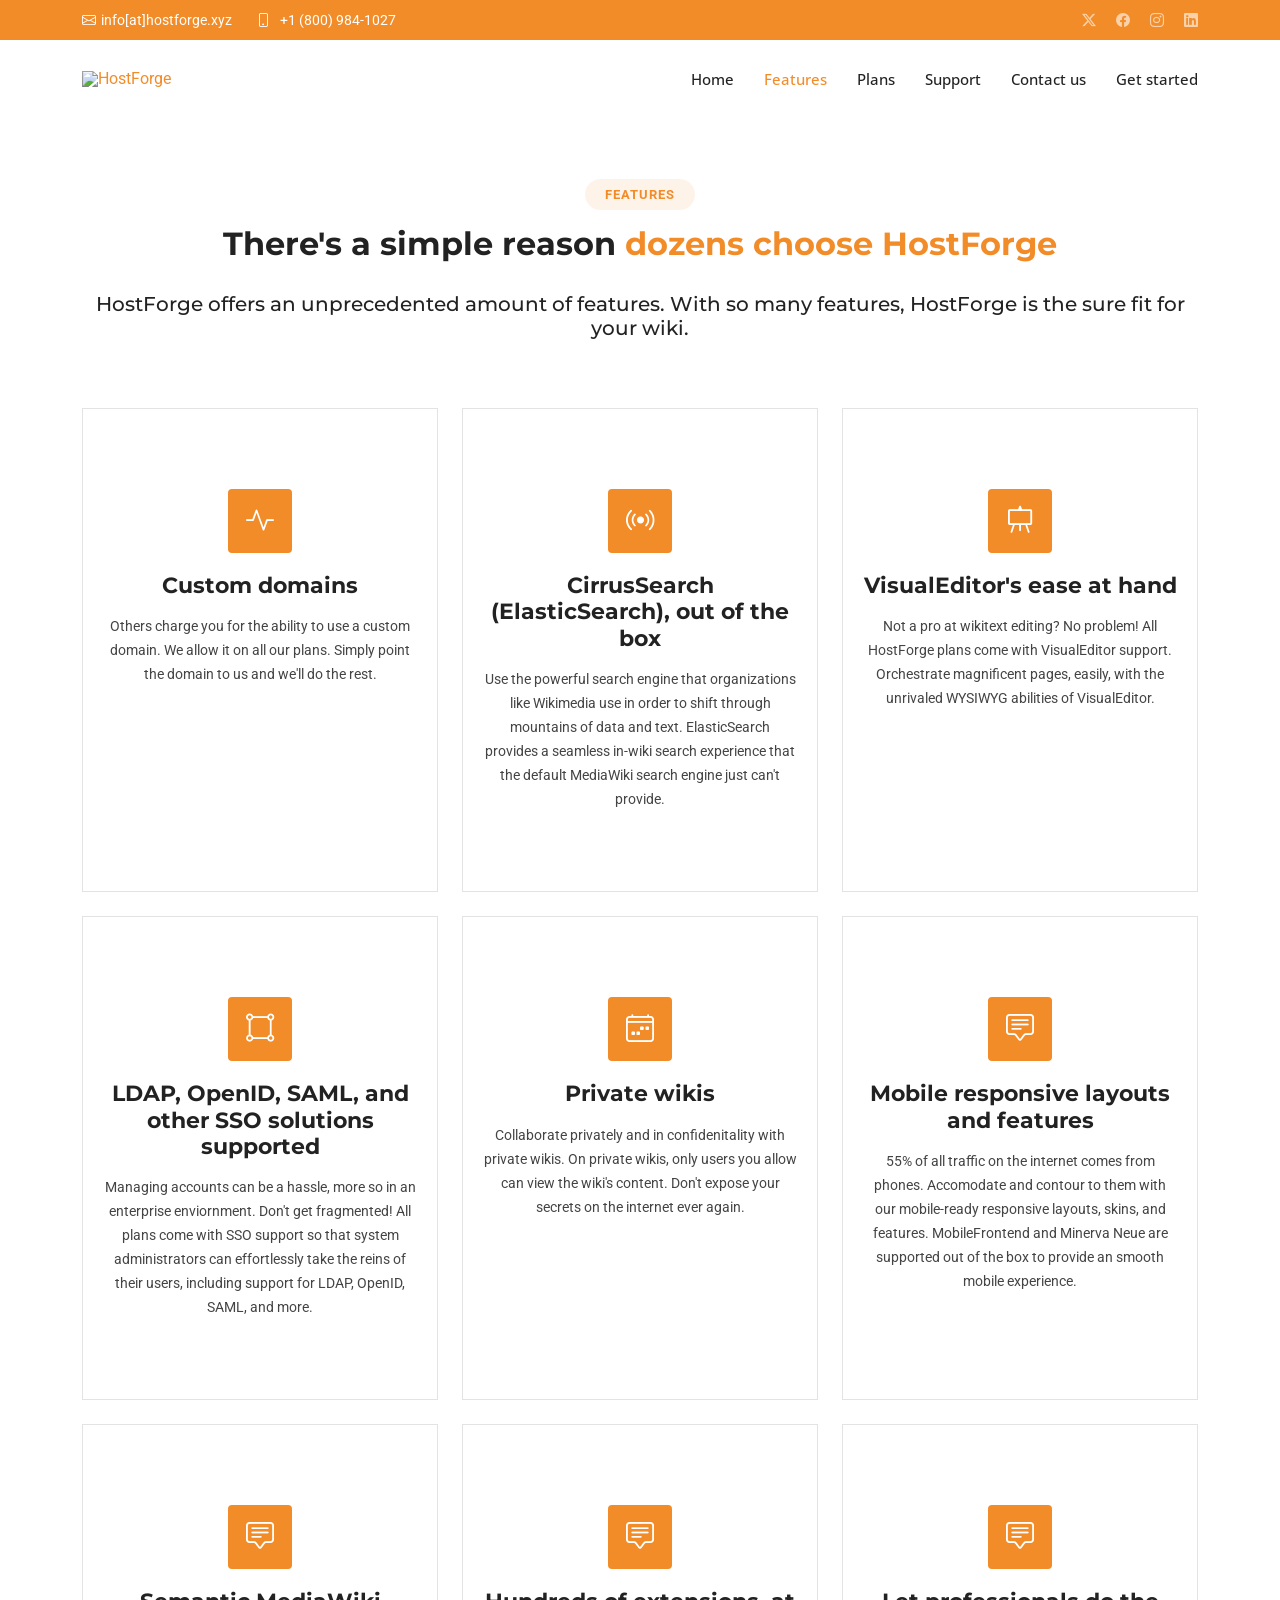
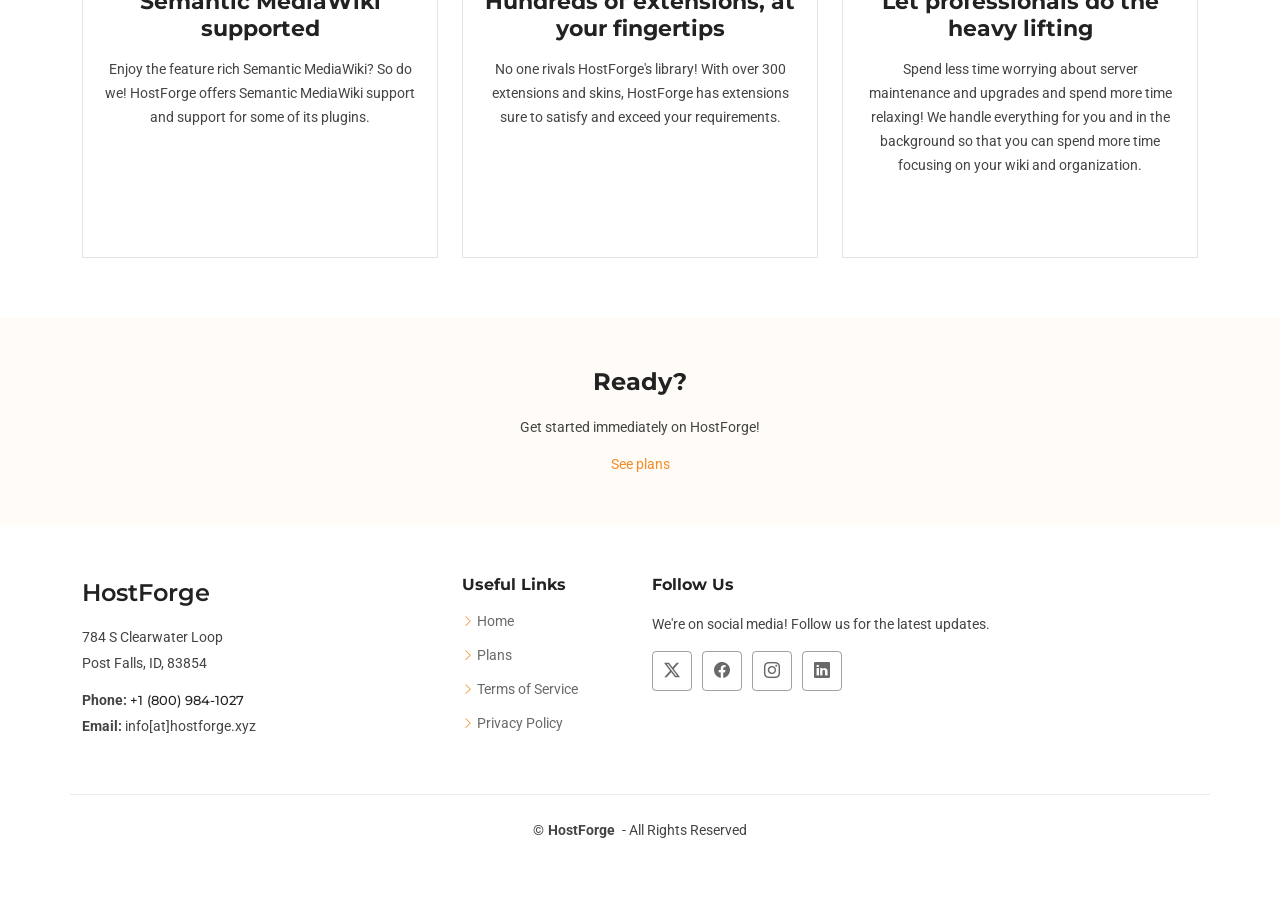
==== features.html @ 77bf43d5 "Initial commit" ====
<!DOCTYPE html>
<html lang="en">

<head>
  <meta charset="utf-8" />
  <title>Plans and pricing | HostForge</title>
  <meta name="viewport" content="width=device-width, initial-scale=1" />
  <meta name="keywords" content="wiki, wikis, HostForge, wiki hosting, premium, knowledge-sharing, collaboration, platform, wiki farm, create, manage, ease, hosting, MediaWiki, customization, team collaboration, organization, sharing knowledge, features, intuitive interface, customize, managing, extensions, skins, personalized wiki, reliable hosting, hosting platform, wiki journey, pricing, features, unleash power, ultimate, premium wiki hosting, ultimate premium wiki hosting platform, join, path to knowledge, forge a path, personal projects, customize your wiki, unique needs, seamlessly, intuitive, interface, effortless management, hassle-free, tools, management, collaborating, content, hosting, streamline, team's full potential, unlock potential, streamline knowledge-sharing, info, contact, Facebook, Twitter, Mastodon, social media" />
  <meta name="description" content="Create, manage, and collaborate with ease on wikis, powered by HostForge – the ultimate wiki farm for all your knowledge-sharing needs. Try our premium wiki hosting today." />
  <meta name="twitter:description" content="Create, manage, and collaborate with ease on wikis, powered by HostForge – the ultimate wiki farm for all your knowledge-sharing needs. Try our premium wiki hosting today." />
  <meta property="og:description" content="Create, manage, and collaborate with ease on wikis, powered by HostForge – the ultimate wiki farm for all your knowledge-sharing needs. Try our premium wiki hosting today." />
  <meta property="og:type" content="website" />
  <meta property="og:title" content="HostForge - The Ultimate Premium Wiki Hosting Platform" />
  <meta property="og:site_name" content="HostForge" />
  <meta property="og:url" content="https://hostforge.xyz/features.html" />
  <meta property="og:locale" content="en_US" />
  <meta name="twitter:card" content="summary" />
  <meta name="twitter:title" content="HostForge - The Ultimate Premium Wiki Hosting Platform" />
  <meta name="twitter:site" content="@HostForge" />
  <meta name="mobile-web-app-capable" content="yes" />
  <meta name="apple-mobile-web-app-capable" content="yes" />
  <meta name="application-name" content="HostForge" />
  <meta name="apple-mobile-web-app-title" content="HostForge" />
  <meta name="google-site-verification" content="zuCshxLAUZX0PrAhreXgT47Cil44JkugODX6rGU1Dq0" />
  <link rel="manifest" href="/manifest.json" />
  <link rel="license" href="https://creativecommons.org/licenses/by-sa/4.0/" />
  <link rel="canonical" href="https://hostforge.xyz/features.html" />
  <link rel="icon" type="image/x-icon" href="/favicon.ico" />
  <link rel="apple-touch-icon" href="/apple-touch-icon.png" />
  <script type="application/ld+json">[{"@context":"https:\/\/schema.org","@type":"WebPage","headline":"HostForge","url":"/","thumbnailUrl":"","dateCreated":"","creator":[],"keywords":[]}]</script>

  <!-- Fonts -->
  <link href="https://fonts.googleapis.com" rel="preconnect">
  <link href="https://fonts.gstatic.com" rel="preconnect" crossorigin>
  <link href="https://fonts.googleapis.com/css2?family=Roboto:ital,wght@0,100;0,300;0,400;0,500;0,700;0,900;1,100;1,300;1,400;1,500;1,700;1,900&family=Open+Sans:ital,wght@0,300;0,400;0,500;0,600;0,700;0,800;1,300;1,400;1,500;1,600;1,700;1,800&family=Montserrat:ital,wght@0,100;0,200;0,300;0,400;0,500;0,600;0,700;0,800;0,900;1,100;1,200;1,300;1,400;1,500;1,600;1,700;1,800;1,900&display=swap" rel="stylesheet">

  <!-- Vendor CSS Files -->
  <link href="https://cdn.jsdelivr.net/npm/bootstrap@5.3.3/dist/css/bootstrap.min.css" rel="stylesheet">
  <link href="https://cdn.jsdelivr.net/npm/bootstrap-icons@1.11.3/font/bootstrap-icons.css" rel="stylesheet">
  <link href="assets/vendor/glightbox/css/glightbox.min.css" rel="stylesheet">
  <link href="assets/vendor/swiper/swiper-bundle.min.css" rel="stylesheet">

  <!-- Main CSS File -->
  <link href="assets/css/main.css" rel="stylesheet">
</head>

<body class="index-page">

  <header id="header" class="header sticky-top">

    <div class="topbar d-flex align-items-center">
      <div class="container d-flex justify-content-center justify-content-md-between">
        <div class="contact-info d-flex align-items-center">
          <i class="bi bi-envelope d-flex align-items-center"><a href="mailto:info@hostforge.xyz">info[at]hostforge.xyz</a></i>
          <i class="bi bi-phone d-flex align-items-center ms-4"><a href="tel:8009841027"><span>+1 (800) 984-1027</span></a></i>
        </div>
        <div class="social-links d-none d-md-flex align-items-center">
          <a href="https://x.com/HostForge" class="twitter"><i class="bi bi-twitter-x"></i></a>
          <a href="#" class="facebook"><i class="bi bi-facebook"></i></a>
          <a href="#" class="instagram"><i class="bi bi-instagram"></i></a>
          <a href="#" class="linkedin"><i class="bi bi-linkedin"></i></a>
        </div>
      </div>
    </div><!-- End Top Bar -->

    <div class="branding d-flex align-items-cente">

      <div class="container position-relative d-flex align-items-center justify-content-between">
        <a href="index.html" class="logo d-flex align-items-center">
          <img src="assets/img/HostForge_Wordmark.webp" alt="HostForge">
          <!-- <h1 class="sitename">HostForge</h1> -->
        </a>

        <nav id="navmenu" class="navmenu">
          <ul>
            <li><a href="/">Home</a></li>
            <li><a href="" class="active">Features</a></li>
            <li><a href="plans.html">Plans</a></li>
            <li><a href="https://my.hostforge.xyz/contact.php">Support</a></li>
            <li><a href="https://my.hostforge.xyz/contact.php">Contact us</a></li>
            <!-- <li class="dropdown"><a href="#"><span>Dropdown</span> <i class="bi bi-chevron-down toggle-dropdown"></i></a>
              <ul>
                <li><a href="#">Dropdown 1</a></li>
                <li class="dropdown"><a href="#"><span>Deep Dropdown</span> <i class="bi bi-chevron-down toggle-dropdown"></i></a>
                  <ul>
                    <li><a href="#">Deep Dropdown 1</a></li>
                    <li><a href="#">Deep Dropdown 2</a></li>
                    <li><a href="#">Deep Dropdown 3</a></li>
                    <li><a href="#">Deep Dropdown 4</a></li>
                    <li><a href="#">Deep Dropdown 5</a></li>
                  </ul>
                </li>
                <li><a href="#">Dropdown 2</a></li>
                <li><a href="#">Dropdown 3</a></li>
                <li><a href="#">Dropdown 4</a></li>
              </ul>
            </li> -->
            <li><a href="plans.html">Get started</a></li>
          </ul>
          <i class="mobile-nav-toggle d-xl-none bi bi-list"></i>
        </nav>

      </div>

    </div>

  </header>

  <main class="main">
    <!-- Services Section -->
    <section id="services" class="services section">

        <!-- Section Title -->
        <div class="container section-title"">
          <h2>Features</h2>
          <p><span>There's a simple reason</span> <span class="description-title">dozens choose HostForge</span></p>
          <br />
          <h5>HostForge offers an unprecedented amount of features. With so many features, HostForge is the sure fit for your wiki.</h5>
        </div><!-- End Section Title -->
  
        <div class="container">
  
          <div class="row gy-4">
  
            <div class="col-lg-4 col-md-6" >
              <div class="service-item position-relative">
                <div class="icon">
                  <i class="bi bi-activity"></i>
                </div>
                <a class="stretched-link">
                  <h3>Custom domains</h3>
                </a>
                <p>Others charge you for the ability to use a custom domain. We allow it on all our plans. Simply point the domain to us and we'll do the rest.</p>
              </div>
            </div><!-- End Service Item -->
  
            <div class="col-lg-4 col-md-6"" data-aos-delay="200">
              <div class="service-item position-relative">
                <div class="icon">
                  <i class="bi bi-broadcast"></i>
                </div>
                <a class="stretched-link">
                  <h3>CirrusSearch (ElasticSearch), out of the box</h3>
                </a>
                <p>Use the powerful search engine that organizations like Wikimedia use in order to shift through mountains of data and text. ElasticSearch provides a seamless in-wiki search experience that the default MediaWiki search engine just can't provide.</p>
              </div>
            </div><!-- End Service Item -->
  
            <div class="col-lg-4 col-md-6"" data-aos-delay="300">
              <div class="service-item position-relative">
                <div class="icon">
                  <i class="bi bi-easel"></i>
                </div>
                <a class="stretched-link">
                  <h3>VisualEditor's ease at hand</h3>
                </a>
                <p>Not a pro at wikitext editing? No problem! All HostForge plans come with VisualEditor support. Orchestrate magnificent pages, easily, with the unrivaled WYSIWYG abilities of VisualEditor.</p>
              </div>
            </div><!-- End Service Item -->
  
            <div class="col-lg-4 col-md-6"" data-aos-delay="400">
              <div class="service-item position-relative">
                <div class="icon">
                  <i class="bi bi-bounding-box-circles"></i>
                </div>
                <a class="stretched-link">
                  <h3>LDAP, OpenID, SAML, and other SSO solutions supported</h3>
                </a>
                <p>Managing accounts can be a hassle, more so in an enterprise enviornment. Don't get fragmented! All plans come with SSO support so that system administrators can effortlessly take the reins of their users, including support for LDAP, OpenID, SAML, and more.</p>
                <a class="stretched-link"></a>
              </div>
            </div><!-- End Service Item -->
  
            <div class="col-lg-4 col-md-6"" data-aos-delay="500">
              <div class="service-item position-relative">
                <div class="icon">
                  <i class="bi bi-calendar4-week"></i>
                </div>
                <a class="stretched-link">
                  <h3>Private wikis</h3>
                </a>
                <p>Collaborate privately and in confidenitality with private wikis. On private wikis, only users you allow can view the wiki's content. Don't expose your secrets on the internet ever again.</p>
                <a class="stretched-link"></a>
              </div>
            </div><!-- End Service Item -->
  
            <div class="col-lg-4 col-md-6"" data-aos-delay="600">
              <div class="service-item position-relative">
                <div class="icon">
                  <i class="bi bi-chat-square-text"></i>
                </div>
                <a class="stretched-link">
                  <h3>Mobile responsive layouts and features</h3>
                </a>
                <p>55% of all traffic on the internet comes from phones. Accomodate and contour to them with our mobile-ready responsive layouts, skins, and features. MobileFrontend and Minerva Neue are supported out of the box to provide an smooth mobile experience.</p>
                <a class="stretched-link"></a>
              </div>
            </div><!-- End Service Item -->
  
            <div class="col-lg-4 col-md-6"" data-aos-delay="600">
                <div class="service-item position-relative">
                  <div class="icon">
                    <i class="bi bi-chat-square-text"></i>
                  </div>
                  <a class="stretched-link">
                    <h3>Semantic MediaWiki supported</h3>
                  </a>
                  <p>Enjoy the feature rich Semantic MediaWiki? So do we! HostForge offers Semantic MediaWiki support and support for some of its plugins.</p>
                  <a class="stretched-link"></a>
                </div>
            </div><!-- End Service Item -->

            <div class="col-lg-4 col-md-6"" data-aos-delay="600">
                <div class="service-item position-relative">
                  <div class="icon">
                    <i class="bi bi-chat-square-text"></i>
                  </div>
                  <a class="stretched-link">
                    <h3>Hundreds of extensions, at your fingertips</h3>
                  </a>
                  <p>No one rivals HostForge's library! With over 300 extensions and skins, HostForge has extensions sure to satisfy and exceed your requirements.</p>
                  <a class="stretched-link"></a>
                </div>
              </div><!-- End Service Item -->
  
          <div class="col-lg-4 col-md-6"" data-aos-delay="600">
            <div class="service-item position-relative">
              <div class="icon">
                <i class="bi bi-chat-square-text"></i>
              </div>
              <a class="stretched-link">
                <h3>Let professionals do the heavy lifting</h3>
              </a>
              <p>Spend less time worrying about server maintenance and upgrades and spend more time relaxing! We handle everything for you and in the background so that you can spend more time focusing on your wiki and organization.</p>
              <a class="stretched-link"></a>
            </div>
          </div><!-- End Service Item -->

        </div>
  
      </section><!-- /Services Section -->
  
        </div>

  </main>

  <footer id="footer" class="footer">

    <div class="footer-newsletter">
      <div class="container">
        <div class="row justify-content-center text-center">
          <div class="col-lg-6">
            <h4>Ready?</h4>
            <p>Get started immediately on HostForge!</p>
            <a href="plans.html" class="btn-buy">See plans</a>
          </div>
        </div>
      </div>
    </div>

    <div class="container footer-top">
      <div class="row gy-4">
        <div class="col-lg-4 col-md-6 footer-about">
          <a href="index.html" class="d-flex align-items-center">
            <span class="sitename">HostForge</span>
          </a>
          <div class="footer-contact pt-3">
            <p>784 S Clearwater Loop</p>
            <p>Post Falls, ID, 83854</p>
            <p class="mt-3"><strong>Phone:</strong> <a href="tel:8009841027" style="font-size: 13px !important; font-weight: 500 !important;">+1 (800) 984-1027</a></p>
            <p><strong>Email:</strong> <span>info[at]hostforge.xyz</span></p>
          </div>
        </div>

        <div class="col-lg-2 col-md-3 footer-links">
          <h4>Useful Links</h4>
          <ul>
            <li><i class="bi bi-chevron-right"></i> <a href="/">Home</a></li>
            <li><i class="bi bi-chevron-right"></i> <a href="plans.html">Plans</a></li>
            <li><i class="bi bi-chevron-right"></i> <a href="tos.html">Terms of Service</a></li>
            <li><i class="bi bi-chevron-right"></i> <a href="privacy.html">Privacy Policy</a></li>
          </ul>
        </div>

        <!--<div class="col-lg-2 col-md-3 footer-links">
          <h4>Our Services</h4>
          <ul>
            <li><i class="bi bi-chevron-right"></i> <a href="#">1</a></li>
            <li><i class="bi bi-chevron-right"></i> <a href="#">2</a></li>
            <li><i class="bi bi-chevron-right"></i> <a href="#">3</a></li>
            <li><i class="bi bi-chevron-right"></i> <a href="#">4</a></li>
          </ul>
        </div>-->

        <div class="col-lg-4 col-md-12">
          <h4>Follow Us</h4>
          <p>We're on social media! Follow us for the latest updates.</p>
          <div class="social-links d-flex">
            <a href="https://x.com/HostForge"><i class="bi bi-twitter-x"></i></a>
            <a href="https://facebook.com/HostForge"><i class="bi bi-facebook"></i></a>
            <a href=""><i class="bi bi-instagram"></i></a>
            <a href=""><i class="bi bi-linkedin"></i></a>
          </div>
        </div>

      </div>
    </div>

    <div class="container copyright text-center mt-4">
      <p>©<strong class="px-1 sitename">HostForge</strong> - <span>All Rights Reserved</span></p>
    </div>

  </footer>

  <!-- Scroll Top -->
  <a href="#" id="scroll-top" class="scroll-top d-flex align-items-center justify-content-center"><i class="bi bi-arrow-up-short"></i></a>

  <!-- Vendor JS Files -->
  <script src="https://cdn.jsdelivr.net/npm/bootstrap@5.3.3/dist/js/bootstrap.bundle.min.js"></script>
  <script src="assets/vendor/glightbox/js/glightbox.min.js"></script>
  <script src="assets/vendor/waypoints/noframework.waypoints.js"></script>
  <script src="assets/vendor/swiper/swiper-bundle.min.js"></script>
  <script src="assets/vendor/imagesloaded/imagesloaded.pkgd.min.js"></script>
  <script src="assets/vendor/isotope-layout/isotope.pkgd.min.js"></script>

  <!-- Main JS File -->
  <script src="assets/js/main.js"></script>

</body>

</html>
---- assets/css/main.css ----
/**
* Template Name: BizLand
* Template URL: https://bootstrapmade.com/bizland-bootstrap-business-template/
* Updated: Jun 02 2024 with Bootstrap v5.3.3
* Author: BootstrapMade.com
* License: https://bootstrapmade.com/license/
*/

/*--------------------------------------------------------------
# Font & Color Variables
# Help: https://bootstrapmade.com/color-system/
--------------------------------------------------------------*/
/* Fonts */
:root {
  --default-font: "Roboto", system-ui, -apple-system, "Segoe UI", Roboto, "Helvetica Neue", Arial, "Noto Sans", "Liberation Sans", sans-serif, "Apple Color Emoji", "Segoe UI Emoji", "Segoe UI Symbol", "Noto Color Emoji";
  --heading-font: "Montserrat", sans-serif;
  --nav-font: "Open Sans", sans-serif;
}

/* Global Colors */
:root {
  /* Background Color - This color is applied to the background of the entire website as well as individual sections. */
  --background-color: #ffffff;

  /* Default Color - This is the default color used for the majority of the text content. */
  --default-color: #444444;

  /* Heading Color - This color is used for titles, headings and secondary elements. */
  --heading-color: #222222;

  /* Accent Color - This is the main accent color that represents your brand on the website. It's used for buttons, links, and other elements that need to stand out. */
  --accent-color: #F28C28;

  /* Contrast Color - This is a color used for text when the background color is one of the heading, accent, or default colors. Its purpose is to ensure proper contrast and readability when placed over these more dominant colors. */
  --contrast-color: #ffffff;
}

/* Nav Menu Colors */
:root {
  /* Nav Color - This is the default color of the main navmenu links. */
  --nav-color: #222222;

  /* Nav Hover Color - This color is applied to main navmenu links when they are hovered over. */
  --nav-hover-color: #F28C28;

  /* Nav Dropdown Background Color - This color is used as the background for dropdown boxes that appear when hovering over primary navigation items. */
  --nav-dropdown-background-color: #ffffff;

  /* Nav Dropdown Color - This color is used for navigation links of the dropdown items in the navigation menu. */
  --nav-dropdown-color: #222222;

  /* Nav Dropdown Hover Color - Similar to --nav-hover-color, this color is applied to dropdown navigation links when they are hovered over. */
  --nav-dropdown-hover-color: #F28C28;
}

/* Smooth scroll */
:root {
  scroll-behavior: smooth;
}

/*--------------------------------------------------------------
# General
--------------------------------------------------------------*/
body {
  color: var(--default-color);
  background-color: var(--background-color);
  font-family: var(--default-font);
}

a {
  color: var(--accent-color);
  text-decoration: none;
  transition: 0.3s;
}

a:hover {
  color: color-mix(in srgb, var(--accent-color), transparent 25%);
  text-decoration: none;
}

h1,
h2,
h3,
h4,
h5,
h6 {
  color: var(--heading-color);
  font-family: var(--heading-font);
}

/*--------------------------------------------------------------
# Global Header
--------------------------------------------------------------*/
.header {
  color: var(--default-color);
  transition: all 0.5s;
  z-index: 997;
  background-color: var(--background-color);
}

.header .topbar {
  background-color: var(--accent-color);
  height: 40px;
  padding: 0;
  font-size: 14px;
  transition: all 0.5s;
}

.header .topbar .contact-info i {
  font-style: normal;
  color: var(--contrast-color);
}

.header .topbar .contact-info i a,
.header .topbar .contact-info i span {
  padding-left: 5px;
  color: var(--contrast-color);
}

@media (max-width: 575px) {

  .header .topbar .contact-info i a,
  .header .topbar .contact-info i span {
    font-size: 13px;
  }
}

.header .topbar .contact-info i a {
  line-height: 0;
  transition: 0.3s;
}

.header .topbar .contact-info i a:hover {
  color: var(--contrast-color);
  text-decoration: underline;
}

.header .topbar .social-links a {
  color: color-mix(in srgb, var(--contrast-color), transparent 40%);
  line-height: 0;
  transition: 0.3s;
  margin-left: 20px;
}

.header .topbar .social-links a:hover {
  color: var(--contrast-color);
}

.header .branding {
  min-height: 60px;
  padding: 10px 0;
}

.header .logo {
  line-height: 1;
}

.header .logo img {
  max-height: 45px;
  margin-right: 8px;
}

.header .logo h1 {
  font-size: 30px;
  margin: 0;
  font-weight: 600;
  color: var(--heading-color);
}

.header .logo span {
  color: var(--accent-color);
  font-size: 30px;
  font-weight: 700;
}

.scrolled .header {
  box-shadow: 0px 0 18px color-mix(in srgb, var(--default-color), transparent 85%);
}

/*--------------------------------------------------------------
# Navigation Menu
--------------------------------------------------------------*/
/* Navmenu - Desktop */
@media (min-width: 1200px) {
  .navmenu {
    padding: 0;
  }

  .navmenu ul {
    margin: 0;
    padding: 0;
    display: flex;
    list-style: none;
    align-items: center;
  }

  .navmenu li {
    position: relative;
  }

  .navmenu a,
  .navmenu a:focus {
    color: var(--nav-color);
    padding: 18px 15px;
    font-size: 15px;
    font-family: var(--nav-font);
    font-weight: 500;
    display: flex;
    align-items: center;
    justify-content: space-between;
    white-space: nowrap;
    transition: 0.3s;
  }

  .navmenu a i,
  .navmenu a:focus i {
    font-size: 12px;
    line-height: 0;
    margin-left: 5px;
    transition: 0.3s;
  }

  .navmenu li:last-child a {
    padding-right: 0;
  }

  .navmenu li:hover>a,
  .navmenu .active,
  .navmenu .active:focus {
    color: var(--nav-hover-color);
  }

  .navmenu .dropdown ul {
    margin: 0;
    padding: 10px 0;
    background: var(--nav-dropdown-background-color);
    display: block;
    position: absolute;
    visibility: hidden;
    left: 14px;
    top: 130%;
    opacity: 0;
    transition: 0.3s;
    border-radius: 4px;
    z-index: 99;
    box-shadow: 0px 0px 30px color-mix(in srgb, var(--default-color), transparent 85%);
  }

  .navmenu .dropdown ul li {
    min-width: 200px;
  }

  .navmenu .dropdown ul a {
    padding: 10px 20px;
    font-size: 15px;
    text-transform: none;
    color: var(--nav-dropdown-color);
  }

  .navmenu .dropdown ul a i {
    font-size: 12px;
  }

  .navmenu .dropdown ul a:hover,
  .navmenu .dropdown ul .active:hover,
  .navmenu .dropdown ul li:hover>a {
    color: var(--nav-dropdown-hover-color);
  }

  .navmenu .dropdown:hover>ul {
    opacity: 1;
    top: 100%;
    visibility: visible;
  }

  .navmenu .dropdown .dropdown ul {
    top: 0;
    left: -90%;
    visibility: hidden;
  }

  .navmenu .dropdown .dropdown:hover>ul {
    opacity: 1;
    top: 0;
    left: -100%;
    visibility: visible;
  }
}

/* Navmenu - Mobile */
@media (max-width: 1199px) {
  .mobile-nav-toggle {
    color: var(--nav-color);
    font-size: 28px;
    line-height: 0;
    margin-right: 10px;
    cursor: pointer;
    transition: color 0.3s;
  }

  .navmenu {
    padding: 0;
    z-index: 9997;
  }

  .navmenu ul {
    display: none;
    position: absolute;
    inset: 60px 20px 20px 20px;
    padding: 10px 0;
    margin: 0;
    border-radius: 6px;
    background-color: var(--nav-dropdown-background-color);
    overflow-y: auto;
    transition: 0.3s;
    z-index: 9998;
    box-shadow: 0px 0px 30px color-mix(in srgb, var(--default-color), transparent 90%);
  }

  .navmenu a,
  .navmenu a:focus {
    color: var(--nav-dropdown-color);
    padding: 10px 20px;
    font-family: var(--nav-font);
    font-size: 17px;
    font-weight: 500;
    display: flex;
    align-items: center;
    justify-content: space-between;
    white-space: nowrap;
    transition: 0.3s;
  }

  .navmenu a i,
  .navmenu a:focus i {
    font-size: 12px;
    line-height: 0;
    margin-left: 5px;
    width: 30px;
    height: 30px;
    display: flex;
    align-items: center;
    justify-content: center;
    border-radius: 50%;
    transition: 0.3s;
    background-color: color-mix(in srgb, var(--accent-color), transparent 90%);
  }

  .navmenu a i:hover,
  .navmenu a:focus i:hover {
    background-color: var(--accent-color);
    color: var(--contrast-color);
  }

  .navmenu a:hover,
  .navmenu .active,
  .navmenu .active:focus {
    color: var(--nav-dropdown-hover-color);
  }

  .navmenu .active i,
  .navmenu .active:focus i {
    background-color: var(--accent-color);
    color: var(--contrast-color);
    transform: rotate(180deg);
  }

  .navmenu .dropdown ul {
    position: static;
    display: none;
    z-index: 99;
    padding: 10px 0;
    margin: 10px 20px;
    background-color: var(--nav-dropdown-background-color);
    border: 1px solid color-mix(in srgb, var(--default-color), transparent 90%);
    box-shadow: none;
    transition: all 0.5s ease-in-out;
  }

  .navmenu .dropdown ul ul {
    background-color: rgba(33, 37, 41, 0.1);
  }

  .navmenu .dropdown>.dropdown-active {
    display: block;
    background-color: rgba(33, 37, 41, 0.03);
  }

  .mobile-nav-active {
    overflow: hidden;
  }

  .mobile-nav-active .mobile-nav-toggle {
    color: #fff;
    position: absolute;
    font-size: 32px;
    top: 15px;
    right: 15px;
    margin-right: 0;
    z-index: 9999;
  }

  .mobile-nav-active .navmenu {
    position: fixed;
    overflow: hidden;
    inset: 0;
    background: rgba(33, 37, 41, 0.8);
    transition: 0.3s;
  }

  .mobile-nav-active .navmenu>ul {
    display: block;
  }
}

/*--------------------------------------------------------------
# Global Footer
--------------------------------------------------------------*/
.footer {
  color: var(--default-color);
  background-color: var(--background-color);
  font-size: 14px;
  padding-bottom: 50px;
  position: relative;
}

.footer .footer-newsletter {
  background-color: color-mix(in srgb, var(--accent-color), transparent 96%);
  padding: 50px 0;
}

.footer .footer-newsletter h4 {
  font-size: 24px;
}

.footer .footer-newsletter .newsletter-form {
  margin-top: 30px;
  padding: 6px 8px;
  position: relative;
  background-color: var(--contrast-color);
  border: 1px solid color-mix(in srgb, var(--accent-color), transparent 80%);
  box-shadow: 0px 2px 25px color-mix(in srgb, var(--accent-color), transparent 90%);
  display: flex;
  transition: 0.3s;
  border-radius: 4px;
}

.footer .footer-newsletter .newsletter-form:focus-within {
  border-color: var(--accent-color);
}

.footer .footer-newsletter .newsletter-form input[type=email] {
  border: 0;
  padding: 4px;
  width: 100%;
  background-color: var(--contrast-color);
  color: var(--default-color);
}

.footer .footer-newsletter .newsletter-form input[type=email]:focus-visible {
  outline: none;
}

.footer .footer-newsletter .newsletter-form input[type=submit] {
  border: 0;
  font-size: 16px;
  padding: 0 20px;
  margin: -7px -8px -7px 0;
  background: var(--accent-color);
  color: var(--contrast-color);
  transition: 0.3s;
  border-radius: 0 4px 4px 0;
}

.footer .footer-newsletter .newsletter-form input[type=submit]:hover {
  background: color-mix(in srgb, var(--accent-color), transparent 20%);
}

.footer .footer-newsletter .error-message {
  display: none;
  background: #df1529;
  color: #ffffff;
  text-align: left;
  padding: 15px;
  margin-top: 10px;
  font-weight: 600;
  border-radius: 4px;
}

.footer .footer-newsletter .sent-message {
  display: none;
  color: #ffffff;
  background: #059652;
  text-align: center;
  padding: 15px;
  margin-top: 10px;
  font-weight: 600;
  border-radius: 4px;
}

.footer .footer-newsletter .loading {
  display: none;
  background: var(--background-color);
  text-align: center;
  padding: 15px;
  margin-top: 10px;
}

.footer .footer-newsletter .loading:before {
  content: "";
  display: inline-block;
  border-radius: 50%;
  width: 24px;
  height: 24px;
  margin: 0 10px -6px 0;
  border: 3px solid var(--accent-color);
  border-top-color: var(--background-color);
  animation: subscription-loading 1s linear infinite;
}

@keyframes subscription-loading {
  0% {
    transform: rotate(0deg);
  }

  100% {
    transform: rotate(360deg);
  }
}

.footer .footer-top {
  padding-top: 50px;
}

.footer .social-links a {
  display: flex;
  align-items: center;
  justify-content: center;
  width: 40px;
  height: 40px;
  border-radius: 4px;
  border: 1px solid color-mix(in srgb, var(--default-color), transparent 50%);
  font-size: 16px;
  color: color-mix(in srgb, var(--default-color), transparent 20%);
  margin-right: 10px;
  transition: 0.3s;
}

.footer .social-links a:hover {
  color: var(--accent-color);
  border-color: var(--accent-color);
}

.footer h4 {
  font-size: 16px;
  font-weight: bold;
  position: relative;
  padding-bottom: 12px;
}

.footer .footer-links {
  margin-bottom: 30px;
}

.footer .footer-links ul {
  list-style: none;
  padding: 0;
  margin: 0;
}

.footer .footer-links ul i {
  margin-right: 3px;
  font-size: 12px;
  line-height: 0;
  color: var(--accent-color);
}

.footer .footer-links ul li {
  padding: 10px 0;
  display: flex;
  align-items: center;
}

.footer .footer-links ul li:first-child {
  padding-top: 0;
}

.footer .footer-links ul a {
  display: inline-block;
  color: color-mix(in srgb, var(--default-color), transparent 20%);
  line-height: 1;
}

.footer .footer-links ul a:hover {
  color: var(--accent-color);
}

.footer .footer-about a {
  color: var(--heading-color);
  font-size: 24px;
  font-weight: 600;
  font-family: var(--heading-font);
}

.footer .footer-contact p {
  margin-bottom: 5px;
}

.footer .copyright {
  padding-top: 25px;
  padding-bottom: 25px;
  border-top: 1px solid color-mix(in srgb, var(--default-color), transparent 90%);
}

.footer .copyright p {
  margin-bottom: 0;
}

.footer .credits {
  margin-top: 6px;
  font-size: 13px;
}

/*--------------------------------------------------------------
# Preloader
--------------------------------------------------------------*/
#preloader {
  position: fixed;
  inset: 0;
  z-index: 9999;
  overflow: hidden;
  background-color: var(--background-color);
  transition: all 0.6s ease-out;
  width: 100%;
  height: 100vh;
  display: flex;
  align-items: center;
  justify-content: center;
}

#preloader div {
  width: 13px;
  height: 13px;
  background-color: var(--accent-color);
  border-radius: 50%;
  animation-timing-function: cubic-bezier(0, 1, 1, 0);
  position: absolute;
  left: 50%;
}

#preloader div:nth-child(1) {
  left: calc(50% + 8px);
  animation: animate-preloader-1 0.6s infinite;
}

#preloader div:nth-child(2) {
  left: calc(50% + 8px);
  animation: animate-preloader-2 0.6s infinite;
}

#preloader div:nth-child(3) {
  left: calc(50% + 32px);
  animation: animate-preloader-2 0.6s infinite;
}

#preloader div:nth-child(4) {
  left: calc(50% + 56px);
  animation: animate-preloader-3 0.6s infinite;
}

@keyframes animate-preloader-1 {
  0% {
    transform: scale(0);
  }

  100% {
    transform: scale(1);
  }
}

@keyframes animate-preloader-3 {
  0% {
    transform: scale(1);
  }

  100% {
    transform: scale(0);
  }
}

@keyframes animate-preloader-2 {
  0% {
    transform: translate(0, 0);
  }

  100% {
    transform: translate(24px, 0);
  }
}

/*--------------------------------------------------------------
# Scroll Top Button
--------------------------------------------------------------*/
.scroll-top {
  position: fixed;
  visibility: hidden;
  opacity: 0;
  right: 15px;
  bottom: 15px;
  z-index: 99999;
  background-color: var(--accent-color);
  width: 40px;
  height: 40px;
  border-radius: 4px;
  transition: all 0.4s;
}

.scroll-top i {
  font-size: 24px;
  color: var(--contrast-color);
  line-height: 0;
}

.scroll-top:hover {
  background-color: color-mix(in srgb, var(--accent-color), transparent 20%);
  color: var(--contrast-color);
}

.scroll-top.active {
  visibility: visible;
  opacity: 1;
}

/*--------------------------------------------------------------
# Disable aos animation delay on mobile devices
--------------------------------------------------------------*/
@media screen and (max-width: 768px) {
  [data-aos-delay] {
    transition-delay: 0 !important;
  }
}

/*--------------------------------------------------------------
# Global Page Titles & Breadcrumbs
--------------------------------------------------------------*/
.page-title {
  --background-color: color-mix(in srgb, var(--default-color), transparent 96%);
  color: var(--default-color);
  background-color: var(--background-color);
  padding: 25px 0;
  position: relative;
}

.page-title h1 {
  font-size: 24px;
  font-weight: 600;
}

.page-title .breadcrumbs ol {
  display: flex;
  flex-wrap: wrap;
  list-style: none;
  padding: 0;
  margin: 0;
  font-size: 14px;
  font-weight: 400;
}

.page-title .breadcrumbs ol li+li {
  padding-left: 10px;
}

.page-title .breadcrumbs ol li+li::before {
  content: "/";
  display: inline-block;
  padding-right: 10px;
  color: color-mix(in srgb, var(--default-color), transparent 70%);
}

/*--------------------------------------------------------------
# Global Sections
--------------------------------------------------------------*/
section,
.section {
  color: var(--default-color);
  background-color: var(--background-color);
  padding: 60px 0;
  scroll-margin-top: 118px;
  overflow: clip;
}

@media (max-width: 1199px) {

  section,
  .section {
    scroll-margin-top: 100px;
  }
}

/*--------------------------------------------------------------
# Global Section Titles
--------------------------------------------------------------*/
.section-title {
  text-align: center;
  padding-bottom: 60px;
  position: relative;
}

.section-title h2 {
  font-size: 13px;
  letter-spacing: 1px;
  font-weight: 700;
  padding: 8px 20px;
  margin: 0;
  background: color-mix(in srgb, var(--accent-color), transparent 90%);
  color: var(--accent-color);
  display: inline-block;
  text-transform: uppercase;
  border-radius: 50px;
  font-family: var(--default-font);
}

.section-title p {
  color: var(--heading-color);
  margin: 10px 0 0 0;
  font-size: 32px;
  font-weight: 700;
  font-family: var(--heading-font);
}

.section-title p .description-title {
  color: var(--accent-color);
}

/*--------------------------------------------------------------
# Hero Section
--------------------------------------------------------------*/
.hero {
  width: 100%;
  min-height: 75vh;
  position: relative;
  padding: 60px 0;
  display: flex;
  align-items: center;
  background: url("../img/hero-bg.webp") top left;
  background-size: cover;
}

.hero:before {
  content: "";
  background: color-mix(in srgb, var(--contrast-color), transparent 30%);
  position: absolute;
  bottom: 0;
  top: 0;
  left: 0;
  right: 0;
}

.hero .container {
  position: relative;
}

.hero h1 {
  margin: 0;
  font-size: 48px;
  font-weight: 700;
  line-height: 56px;
}

.hero h1 span {
  color: var(--accent-color);
}

.hero p {
  color: color-mix(in srgb, var(--default-color), transparent 30%);
  margin: 5px 0 30px 0;
  font-size: 20px;
  font-weight: 400;
}

.hero .btn-get-started {
  color: var(--contrast-color);
  background: var(--accent-color);
  font-family: var(--heading-font);
  font-weight: 400;
  font-size: 16px;
  letter-spacing: 1px;
  display: inline-block;
  padding: 12px 30px;
  border-radius: 4px;
  transition: 0.5s;
  box-shadow: 0 8px 28px color-mix(in srgb, var(--accent-color), transparent 80%);
}

.hero .btn-get-started:hover {
  color: var(--contrast-color);
  background: color-mix(in srgb, var(--accent-color), transparent 15%);
  box-shadow: 0 8px 28px color-mix(in srgb, var(--accent-color), transparent 55%);
}

.hero .btn-watch-video {
  font-size: 16px;
  transition: 0.5s;
  margin-left: 25px;
  color: var(--default-color);
  font-weight: 600;
}

.hero .btn-watch-video i {
  color: var(--accent-color);
  font-size: 32px;
  transition: 0.3s;
  line-height: 0;
  margin-right: 8px;
}

.hero .btn-watch-video:hover {
  color: var(--accent-color);
}

.hero .btn-watch-video:hover i {
  color: color-mix(in srgb, var(--accent-color), transparent 15%);
}

.hero .animated {
  animation: up-down 2s ease-in-out infinite alternate-reverse both;
}

@media (max-width: 640px) {
  .hero h1 {
    font-size: 28px;
    line-height: 36px;
  }

  .hero p {
    font-size: 18px;
    line-height: 24px;
    margin-bottom: 30px;
  }

  .hero .btn-get-started,
  .hero .btn-watch-video {
    font-size: 13px;
  }
}

@keyframes up-down {
  0% {
    transform: translateY(10px);
  }

  100% {
    transform: translateY(-10px);
  }
}

/*--------------------------------------------------------------
# Featured Services Section
--------------------------------------------------------------*/
.featured-services .service-item {
  box-shadow: 0px 0 25px 0 color-mix(in srgb, var(--default-color), transparent 90%);
  padding: 50px 30px;
  transition: all 0.3s ease-in-out;
  height: 100%;
  position: relative;
  z-index: 1;
}

.featured-services .service-item:before {
  content: "";
  position: absolute;
  background: var(--accent-color);
  inset: 100% 0 0 0;
  transition: all 0.3s;
  z-index: -1;
}

.featured-services .service-item .icon {
  margin-bottom: 10px;
}

.featured-services .service-item .icon i {
  color: var(--accent-color);
  font-size: 36px;
  transition: ease-in-out 0.3s;
}

.featured-services .service-item h4 {
  font-weight: 700;
  margin-bottom: 15px;
  font-size: 20px;
}

.featured-services .service-item h4 a {
  color: var(--heading-color);
  transition: ease-in-out 0.3s;
}

.featured-services .service-item p {
  line-height: 24px;
  font-size: 14px;
  margin-bottom: 0;
  transition: ease-in-out 0.3s;
}

.featured-services .service-item:hover h4 a,
.featured-services .service-item:hover .icon i,
.featured-services .service-item:hover p {
  color: var(--contrast-color);
}

.featured-services .service-item:hover:before {
  background: var(--accent-color);
  inset: 0;
  border-radius: 0px;
}

/*--------------------------------------------------------------
# About Section
--------------------------------------------------------------*/
.about {
  --background-color: color-mix(in srgb, var(--accent-color), transparent 96%);
}

.about .about-content h3 {
  font-weight: 700;
  font-size: 26px;
}

.about .about-content ul {
  list-style: none;
  padding: 0;
}

.about .about-content ul li {
  display: flex;
  align-items: flex-start;
  margin-bottom: 35px;
}

.about .about-content ul li:first-child {
  margin-top: 35px;
}

.about .about-content ul i {
  background: var(--contrast-color);
  box-shadow: 0px 6px 15px color-mix(in srgb, var(--accent-color), transparent 90%);
  display: flex;
  align-items: center;
  justify-content: center;
  flex-shrink: 0;
  width: 64px;
  height: 64px;
  font-size: 24px;
  margin-right: 15px;
  color: var(--accent-color);
  border-radius: 50px;
}

.about .about-content ul h4 {
  font-size: 18px;
  font-weight: 600;
}

.about .about-content ul p {
  font-size: 15px;
}

.about .about-content p:last-child {
  margin-bottom: 0;
}

/*--------------------------------------------------------------
# Skills Section
--------------------------------------------------------------*/
.skills .progress {
  height: 60px;
  display: block;
  background: none;
  border-radius: 0;
}

.skills .progress .skill {
  color: var(--heading-color);
  padding: 0;
  margin: 0 0 6px 0;
  text-transform: uppercase;
  display: block;
  font-weight: 600;
  font-family: var(--heading-font);
}

.skills .progress .skill .val {
  float: right;
  font-style: normal;
}

.skills .progress-bar-wrap {
  background: color-mix(in srgb, var(--default-color), transparent 90%);
  height: 10px;
}

.skills .progress-bar {
  width: 1px;
  height: 10px;
  transition: 0.9s;
  background-color: var(--accent-color);
}

/*--------------------------------------------------------------
# Stats Section
--------------------------------------------------------------*/
.stats i {
  background-color: var(--accent-color);
  color: var(--contrast-color);
  border: 6px solid var(--contrast-color);
  width: 64px;
  height: 64px;
  font-size: 24px;
  border-radius: 50px;
  display: inline-flex;
  align-items: center;
  justify-content: center;
  position: relative;
  z-index: 1;
}

.stats .stats-item {
  background-color: color-mix(in srgb, var(--accent-color), transparent 95%);
  margin-top: -32px;
  padding: 40px 30px 35px 30px;
  width: 100%;
  position: relative;
  text-align: center;
  border-radius: 4px;
  z-index: 0;
}

.stats .stats-item span {
  font-size: 36px;
  display: block;
  font-weight: 700;
}

.stats .stats-item p {
  padding: 0;
  margin: 0;
  font-family: var(--heading-font);
  font-size: 16px;
}

/*--------------------------------------------------------------
# Clients Section
--------------------------------------------------------------*/
.clients {
  --background-color: color-mix(in srgb, var(--accent-color), transparent 96%);
  padding: 25px 0;
}

.clients .swiper {
  padding: 10px 0;
}

.clients .swiper-wrapper {
  height: auto;
}

.clients .swiper-slide img {
  transition: 0.3s;
}

.clients .swiper-slide img:hover {
  transform: scale(1.1);
}

/*--------------------------------------------------------------
# Services Section
--------------------------------------------------------------*/
.services .service-item {
  text-align: center;
  border: 1px solid color-mix(in srgb, var(--default-color), transparent 85%);
  padding: 80px 20px;
  transition: border ease-in-out 0.3s;
  height: 100%;
}

.services .service-item .icon {
  margin: 0 auto;
  width: 64px;
  height: 64px;
  background: var(--accent-color);
  border-radius: 4px;
  display: flex;
  align-items: center;
  justify-content: center;
  margin-bottom: 20px;
  transition: 0.3s;
}

.services .service-item .icon i {
  color: var(--contrast-color);
  font-size: 28px;
  transition: ease-in-out 0.3s;
}

.services .service-item h3 {
  font-weight: 700;
  margin: 10px 0 15px 0;
  font-size: 22px;
  transition: 0.3s;
}

.services .service-item p {
  line-height: 24px;
  font-size: 14px;
  margin-bottom: 0;
}

.services .service-item:hover {
  border-color: var(--accent-color);
}

.services .service-item:hover h3 {
  color: var(--accent-color);
}

/*--------------------------------------------------------------
# Testimonials Section
--------------------------------------------------------------*/
.testimonials {
  --default-color: #ffffff;
  --background-color: #000000;
  --heading-color: #ffffff;
  padding: 80px 0;
  position: relative;
}

.testimonials:before {
  content: "";
  background: color-mix(in srgb, var(--background-color), transparent 30%);
  position: absolute;
  inset: 0;
  z-index: 2;
}

.testimonials .testimonials-bg {
  position: absolute;
  inset: 0;
  display: block;
  width: 100%;
  height: 100%;
  object-fit: cover;
  z-index: 1;
}

.testimonials .container {
  position: relative;
  z-index: 3;
}

.testimonials .testimonials-carousel,
.testimonials .testimonials-slider {
  overflow: hidden;
}

.testimonials .testimonial-item {
  text-align: center;
}

.testimonials .testimonial-item .testimonial-img {
  width: 100px;
  border-radius: 50%;
  border: 6px solid color-mix(in srgb, var(--default-color), transparent 85%);
  margin: 0 auto;
}

.testimonials .testimonial-item h3 {
  font-size: 20px;
  font-weight: bold;
  margin: 10px 0 5px 0;
}

.testimonials .testimonial-item h4 {
  font-size: 14px;
  margin: 0 0 15px 0;
  color: color-mix(in srgb, var(--default-color), transparent 40%);
}

.testimonials .testimonial-item .stars {
  margin-bottom: 15px;
}

.testimonials .testimonial-item .stars i {
  color: #ffc107;
  margin: 0 1px;
}

.testimonials .testimonial-item .quote-icon-left,
.testimonials .testimonial-item .quote-icon-right {
  color: color-mix(in srgb, var(--default-color), transparent 40%);
  font-size: 26px;
  line-height: 0;
}

.testimonials .testimonial-item .quote-icon-left {
  display: inline-block;
  left: -5px;
  position: relative;
}

.testimonials .testimonial-item .quote-icon-right {
  display: inline-block;
  right: -5px;
  position: relative;
  top: 10px;
  transform: scale(-1, -1);
}

.testimonials .testimonial-item p {
  font-style: italic;
  margin: 0 auto 15px auto;
}

.testimonials .swiper-wrapper {
  height: auto;
}

.testimonials .swiper-pagination {
  margin-top: 20px;
  position: relative;
}

.testimonials .swiper-pagination .swiper-pagination-bullet {
  width: 12px;
  height: 12px;
  background-color: color-mix(in srgb, var(--default-color), transparent 50%);
  opacity: 0.5;
}

.testimonials .swiper-pagination .swiper-pagination-bullet-active {
  background-color: var(--default-color);
  opacity: 1;
}

@media (min-width: 992px) {
  .testimonials .testimonial-item p {
    width: 80%;
  }
}

/*--------------------------------------------------------------
# Portfolio Section
--------------------------------------------------------------*/
.portfolio .portfolio-filters {
  padding: 0;
  margin: 0 auto 20px auto;
  list-style: none;
  text-align: center;
}

.portfolio .portfolio-filters li {
  cursor: pointer;
  display: inline-block;
  padding: 8px 20px 10px 20px;
  margin: 0;
  font-size: 15px;
  font-weight: 500;
  line-height: 1;
  margin-bottom: 5px;
  border-radius: 4px;
  transition: all 0.3s ease-in-out;
  font-family: var(--heading-font);
}

.portfolio .portfolio-filters li:hover,
.portfolio .portfolio-filters li.filter-active {
  color: var(--contrast-color);
  background-color: var(--accent-color);
}

.portfolio .portfolio-filters li:first-child {
  margin-left: 0;
}

.portfolio .portfolio-filters li:last-child {
  margin-right: 0;
}

@media (max-width: 575px) {
  .portfolio .portfolio-filters li {
    font-size: 14px;
    margin: 0 0 10px 0;
  }
}

.portfolio .portfolio-item {
  position: relative;
  overflow: hidden;
}

.portfolio .portfolio-item .portfolio-info {
  opacity: 0;
  position: absolute;
  left: 12px;
  right: 12px;
  bottom: -100%;
  z-index: 3;
  transition: all ease-in-out 0.5s;
  background: color-mix(in srgb, var(--background-color), transparent 10%);
  padding: 15px;
}

.portfolio .portfolio-item .portfolio-info h4 {
  font-size: 18px;
  font-weight: 600;
  padding-right: 50px;
}

.portfolio .portfolio-item .portfolio-info p {
  color: color-mix(in srgb, var(--default-color), transparent 30%);
  font-size: 14px;
  margin-bottom: 0;
  padding-right: 50px;
}

.portfolio .portfolio-item .portfolio-info .preview-link,
.portfolio .portfolio-item .portfolio-info .details-link {
  position: absolute;
  right: 50px;
  font-size: 24px;
  top: calc(50% - 14px);
  color: color-mix(in srgb, var(--default-color), transparent 30%);
  transition: 0.3s;
  line-height: 0;
}

.portfolio .portfolio-item .portfolio-info .preview-link:hover,
.portfolio .portfolio-item .portfolio-info .details-link:hover {
  color: var(--accent-color);
}

.portfolio .portfolio-item .portfolio-info .details-link {
  right: 14px;
  font-size: 28px;
}

.portfolio .portfolio-item:hover .portfolio-info {
  opacity: 1;
  bottom: 0;
}

/*--------------------------------------------------------------
# Team Section
--------------------------------------------------------------*/
.team {
  --background-color: color-mix(in srgb, var(--accent-color), transparent 96%);
}

.team .team-member {
  box-shadow: 0px 2px 15px color-mix(in srgb, var(--default-color), transparent 90%);
  overflow: hidden;
  border-radius: 5px;
}

.team .team-member .member-img {
  position: relative;
  overflow: hidden;
}

.team .team-member .social {
  position: absolute;
  left: 0;
  bottom: 0;
  right: 0;
  height: 40px;
  opacity: 0;
  transition: ease-in-out 0.3s;
  background: color-mix(in srgb, var(--contrast-color), transparent 20%);
  display: flex;
  align-items: center;
  justify-content: center;
}

.team .team-member .social a {
  transition: color 0.3s;
  color: var(--heading-color);
  margin: 0 10px;
  display: inline-flex;
  align-items: center;
  justify-content: center;
}

.team .team-member .social a i {
  line-height: 0;
}

.team .team-member .social a:hover {
  color: var(--accent-color);
}

.team .team-member .social i {
  font-size: 18px;
  margin: 0 2px;
}

.team .team-member .member-info {
  background-color: var(--contrast-color);
  padding: 25px 15px;
  text-align: center;
}

.team .team-member .member-info h4 {
  font-weight: 700;
  margin-bottom: 5px;
  font-size: 18px;
  color: color-mix(in srgb, var(--default-color), transparent 20%);
}

.team .team-member .member-info span {
  display: block;
  font-size: 13px;
  font-weight: 400;
  color: color-mix(in srgb, var(--default-color), transparent 40%);
}

.team .team-member .member-info p {
  font-style: italic;
  font-size: 14px;
  line-height: 26px;
  color: color-mix(in srgb, var(--default-color), transparent 40%);
}

.team .team-member:hover .social {
  opacity: 1;
}

/*--------------------------------------------------------------
# Pricing Section
--------------------------------------------------------------*/
.pricing .pricing-item {
  box-shadow: 0px 0px 4px color-mix(in srgb, var(--default-color), transparent 90%);
  padding: 20px;
  text-align: center;
  border-radius: 5px;
  position: relative;
  overflow: hidden;
}

.pricing .pricing-item h3 {
  font-weight: 400;
  margin: -20px -20px 20px -20px;
  padding: 20px 15px;
  font-size: 16px;
  font-weight: 600;
  color: color-mix(in srgb, var(--default-color), transparent 20%);
  background: color-mix(in srgb, var(--default-color), transparent 95%);
}

.pricing .pricing-item h4 {
  font-size: 36px;
  font-weight: 600;
  font-family: var(--heading-font);
}

.pricing .pricing-item h4 sup {
  font-size: 20px;
  top: -15px;
  left: -3px;
}

.pricing .pricing-item h4 span {
  color: color-mix(in srgb, var(--default-color), transparent 40%);
  font-size: 16px;
  font-weight: 300;
}

.pricing .pricing-item ul {
  padding: 15px 0;
  list-style: none;
  text-align: center;
  line-height: 20px;
  font-size: 14px;
}

.pricing .pricing-item ul li {
  padding-bottom: 16px;
}

.pricing .pricing-item ul i {
  color: var(--accent-color);
  font-size: 18px;
  padding-right: 4px;
}

.pricing .pricing-item ul .na {
  color: color-mix(in srgb, var(--default-color), transparent 40%);
  text-decoration: line-through;
}

.pricing .btn-wrap {
  background: color-mix(in srgb, var(--default-color), transparent 95%);
  margin: 0 -20px -20px -20px;
  padding: 20px 15px;
  text-align: center;
}

.pricing .btn-buy {
  background: var(--accent-color);
  color: var(--contrast-color);
  display: inline-block;
  padding: 8px 35px 10px 35px;
  border-radius: 4px;
  transition: none;
  font-size: 14px;
  font-weight: 400;
  font-family: var(--heading-font);
  font-weight: 600;
  transition: 0.3s;
}

.pricing .btn-buy:hover {
  background: color-mix(in srgb, var(--accent-color), transparent 20%);
}

.pricing .featured h3 {
  background: var(--accent-color);
  color: var(--contrast-color);
}

.pricing .advanced {
  background: var(--accent-color);
  color: var(--contrast-color);
  width: 200px;
  position: absolute;
  top: 18px;
  right: -68px;
  transform: rotate(45deg);
  z-index: 1;
  font-size: 14px;
  padding: 1px 0 3px 0;
}

/*--------------------------------------------------------------
# Faq Section
--------------------------------------------------------------*/
.faq {
  --background-color: color-mix(in srgb, var(--accent-color), transparent 96%);
}

.faq .faq-container .faq-item {
  background-color: var(--contrast-color);
  position: relative;
  padding: 20px;
  margin-bottom: 15px;
  border: 1px solid color-mix(in srgb, var(--default-color), transparent 85%);
  border-radius: 5px;
  overflow: hidden;
}

.faq .faq-container .faq-item:last-child {
  margin-bottom: 0;
}

.faq .faq-container .faq-item h3 {
  font-weight: 600;
  font-size: 18px;
  line-height: 24px;
  margin: 0 30px 0 0;
  transition: 0.3s;
  cursor: pointer;
  display: flex;
  align-items: center;
}

.faq .faq-container .faq-item h3 .num {
  color: var(--accent-color);
  padding-right: 5px;
}

.faq .faq-container .faq-item h3:hover {
  color: var(--accent-color);
}

.faq .faq-container .faq-item .faq-content {
  display: grid;
  grid-template-rows: 0fr;
  transition: 0.3s ease-in-out;
  visibility: hidden;
  opacity: 0;
}

.faq .faq-container .faq-item .faq-content p {
  margin-bottom: 0;
  overflow: hidden;
}

.faq .faq-container .faq-item .faq-toggle {
  position: absolute;
  top: 20px;
  right: 20px;
  font-size: 16px;
  line-height: 0;
  transition: 0.3s;
  cursor: pointer;
}

.faq .faq-container .faq-item .faq-toggle:hover {
  color: var(--accent-color);
}

.faq .faq-container .faq-active {
  background-color: var(--accent-color);
  border-color: var(--accent-color);
  color: var(--contrast-color);
}

.faq .faq-container .faq-active h3 {
  color: var(--contrast-color);
}

.faq .faq-container .faq-active .faq-content {
  grid-template-rows: 1fr;
  visibility: visible;
  opacity: 1;
  padding-top: 10px;
}

.faq .faq-container .faq-active .faq-toggle {
  transform: rotate(90deg);
  color: var(--accent-color);
}

/*--------------------------------------------------------------
# Contact Section
--------------------------------------------------------------*/
.contact .info-wrap {
  box-shadow: 0px 0px 20px color-mix(in srgb, var(--default-color), transparent 90%);
  padding: 30px;
}

@media (max-width: 575px) {
  .contact .info-wrap {
    padding: 20px;
  }
}

.contact .info-item {
  margin-bottom: 40px;
}

.contact .info-item i {
  font-size: 20px;
  color: var(--accent-color);
  background: color-mix(in srgb, var(--accent-color), transparent 92%);
  width: 44px;
  height: 44px;
  display: flex;
  justify-content: center;
  align-items: center;
  border-radius: 50px;
  transition: all 0.3s ease-in-out;
  margin-right: 15px;
}

.contact .info-item h3 {
  font-size: 20px;
  padding: 0;
  font-size: 18px;
  font-weight: 700;
  margin-bottom: 5px;
}

.contact .info-item p {
  padding: 0;
  margin-bottom: 0;
  font-size: 14px;
}

.contact .info-item:hover i {
  background: var(--accent-color);
  color: var(--contrast-color);
}

.contact .php-email-form {
  height: 100%;
  padding: 30px;
  box-shadow: 0px 0px 20px color-mix(in srgb, var(--default-color), transparent 90%);
}

@media (max-width: 575px) {
  .contact .php-email-form {
    padding: 20px;
  }
}

.contact .php-email-form .error-message {
  display: none;
  background: #df1529;
  color: #ffffff;
  text-align: left;
  padding: 15px;
  margin-bottom: 24px;
  font-weight: 600;
}

.contact .php-email-form .sent-message {
  display: none;
  color: #ffffff;
  background: #059652;
  text-align: center;
  padding: 15px;
  margin-bottom: 24px;
  font-weight: 600;
}

.contact .php-email-form .loading {
  display: none;
  background: var(--background-color);
  text-align: center;
  padding: 15px;
  margin-bottom: 24px;
}

.contact .php-email-form .loading:before {
  content: "";
  display: inline-block;
  border-radius: 50%;
  width: 24px;
  height: 24px;
  margin: 0 10px -6px 0;
  border: 3px solid var(--accent-color);
  border-top-color: var(--background-color);
  animation: animate-loading 1s linear infinite;
}

.contact .php-email-form input[type=text],
.contact .php-email-form input[type=email],
.contact .php-email-form textarea {
  font-size: 14px;
  padding: 10px 15px;
  box-shadow: none;
  border-radius: 0;
  color: var(--default-color);
  background-color: color-mix(in srgb, var(--background-color), transparent 50%);
  border-color: color-mix(in srgb, var(--default-color), transparent 80%);
}

.contact .php-email-form input[type=text]:focus,
.contact .php-email-form input[type=email]:focus,
.contact .php-email-form textarea:focus {
  border-color: var(--accent-color);
}

.contact .php-email-form input[type=text]::placeholder,
.contact .php-email-form input[type=email]::placeholder,
.contact .php-email-form textarea::placeholder {
  color: color-mix(in srgb, var(--default-color), transparent 70%);
}

.contact .php-email-form button[type=submit] {
  color: var(--contrast-color);
  background: var(--accent-color);
  border: 0;
  padding: 10px 30px;
  transition: 0.4s;
  border-radius: 4px;
}

.contact .php-email-form button[type=submit]:hover {
  background: color-mix(in srgb, var(--accent-color), transparent 25%);
}

@keyframes animate-loading {
  0% {
    transform: rotate(0deg);
  }

  100% {
    transform: rotate(360deg);
  }
}

/*--------------------------------------------------------------
# Service Details Section
--------------------------------------------------------------*/
.service-details .services-list {
  padding: 10px 30px;
  border: 1px solid color-mix(in srgb, var(--default-color), transparent 90%);
  margin-bottom: 20px;
}

.service-details .services-list a {
  display: block;
  line-height: 1;
  padding: 8px 0 8px 15px;
  border-left: 3px solid color-mix(in srgb, var(--default-color), transparent 70%);
  margin: 20px 0;
  color: color-mix(in srgb, var(--default-color), transparent 20%);
  transition: 0.3s;
}

.service-details .services-list a.active {
  color: var(--heading-color);
  font-weight: 700;
  border-color: var(--accent-color);
}

.service-details .services-list a:hover {
  border-color: var(--accent-color);
}

.service-details .services-img {
  margin-bottom: 20px;
}

.service-details h3 {
  font-size: 26px;
  font-weight: 700;
}

.service-details h4 {
  font-size: 20px;
  font-weight: 700;
}

.service-details p {
  font-size: 15px;
}

.service-details ul {
  list-style: none;
  padding: 0;
  font-size: 15px;
}

.service-details ul li {
  padding: 5px 0;
  display: flex;
  align-items: center;
}

.service-details ul i {
  font-size: 20px;
  margin-right: 8px;
  color: var(--accent-color);
}

/*--------------------------------------------------------------
# Portfolio Details Section
--------------------------------------------------------------*/
.portfolio-details .portfolio-details-slider img {
  width: 100%;
}

.portfolio-details .portfolio-details-slider .swiper-pagination {
  margin-top: 20px;
  position: relative;
}

.portfolio-details .portfolio-details-slider .swiper-pagination .swiper-pagination-bullet {
  width: 12px;
  height: 12px;
  background-color: color-mix(in srgb, var(--default-color), transparent 85%);
  opacity: 1;
}

.portfolio-details .portfolio-details-slider .swiper-pagination .swiper-pagination-bullet-active {
  background-color: var(--accent-color);
}

.portfolio-details .portfolio-info {
  padding: 30px;
  box-shadow: 0px 0 30px color-mix(in srgb, var(--default-color), transparent 90%);
}

.portfolio-details .portfolio-info h3 {
  font-size: 22px;
  font-weight: 700;
  margin-bottom: 20px;
  padding-bottom: 20px;
  border-bottom: 1px solid color-mix(in srgb, var(--default-color), transparent 85%);
}

.portfolio-details .portfolio-info ul {
  list-style: none;
  padding: 0;
  font-size: 15px;
}

.portfolio-details .portfolio-info ul li+li {
  margin-top: 10px;
}

.portfolio-details .portfolio-description {
  padding-top: 30px;
}

.portfolio-details .portfolio-description h2 {
  font-size: 26px;
  font-weight: 700;
  margin-bottom: 20px;
}

.portfolio-details .portfolio-description p {
  padding: 0;
  color: color-mix(in srgb, var(--default-color), transparent 30%);
}

/*--------------------------------------------------------------
# Starter Section Section
--------------------------------------------------------------*/
.starter-section {
  /* Add your styles here */
}
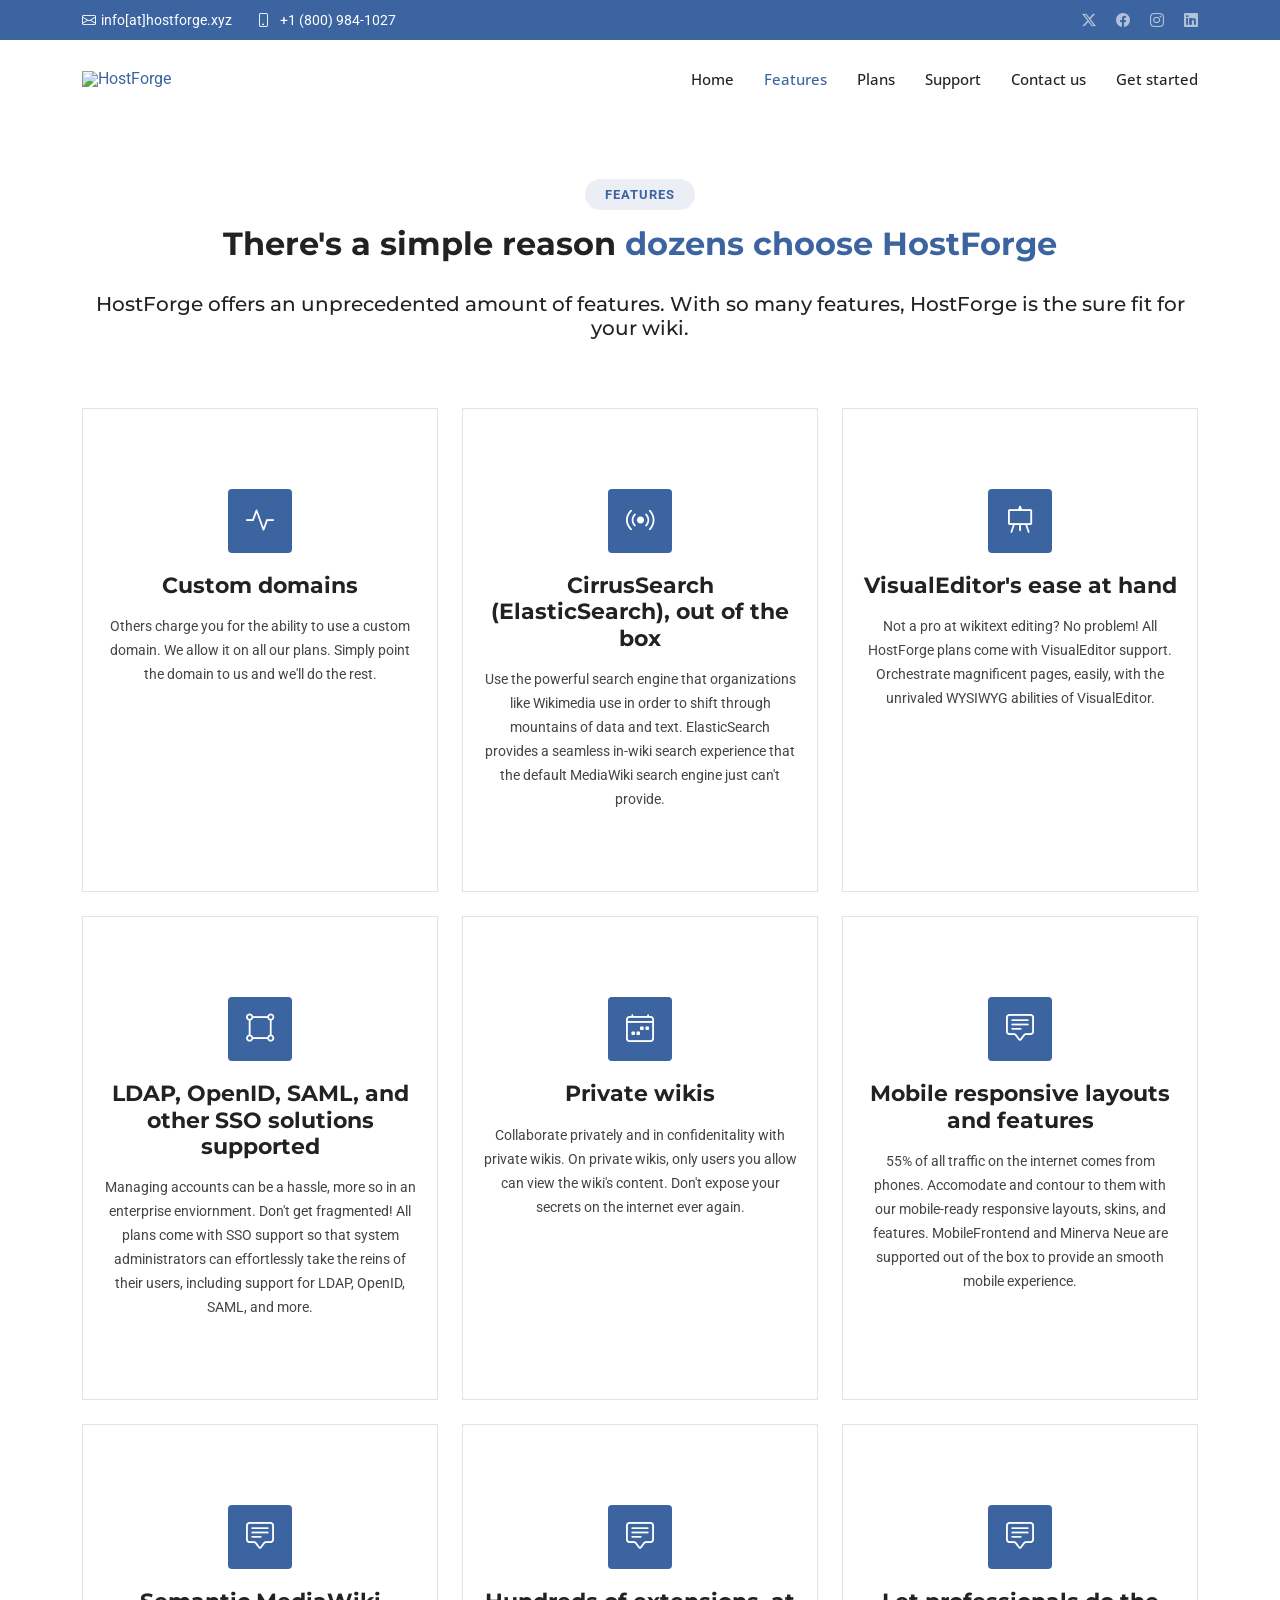
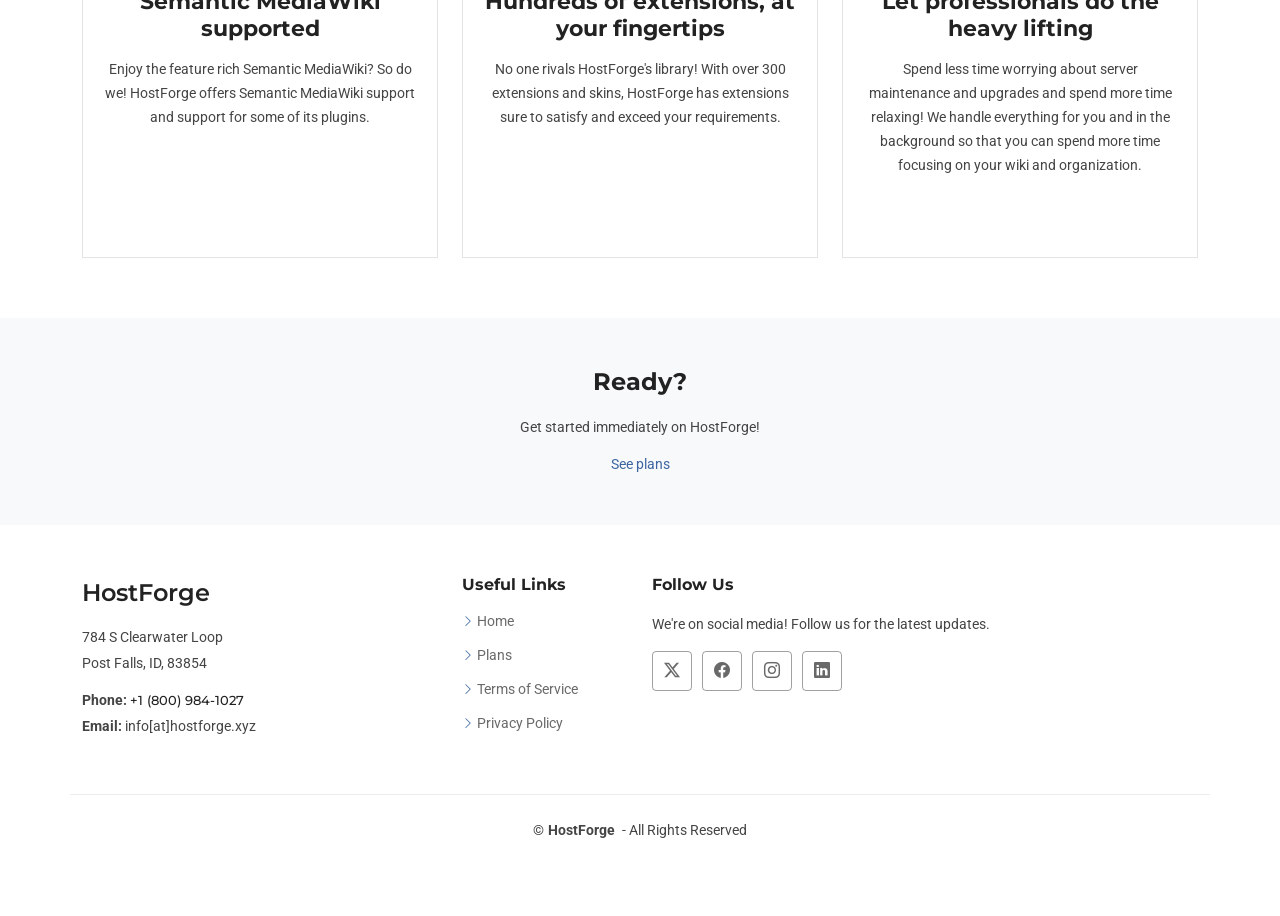
==== commit 4215711c: "Initial commit" ====
--- a/features.html
+++ b/features.html
@@ -67,7 +67,7 @@
 
       <div class="container position-relative d-flex align-items-center justify-content-between">
         <a href="index.html" class="logo d-flex align-items-center">
-          <img src="assets/img/HostForge_Wordmark.webp" alt="HostForge">
+          <img src="assets/img/HostForge_logo.webp" alt="HostForge">
           <!-- <h1 class="sitename">HostForge</h1> -->
         </a>
 
--- a/assets/css/main.css
+++ b/assets/css/main.css
@@ -29,7 +29,7 @@
   --heading-color: #222222;
 
   /* Accent Color - This is the main accent color that represents your brand on the website. It's used for buttons, links, and other elements that need to stand out. */
-  --accent-color: #F28C28;
+  --accent-color: #3b64a0ff;
 
   /* Contrast Color - This is a color used for text when the background color is one of the heading, accent, or default colors. Its purpose is to ensure proper contrast and readability when placed over these more dominant colors. */
   --contrast-color: #ffffff;
@@ -41,7 +41,7 @@
   --nav-color: #222222;
 
   /* Nav Hover Color - This color is applied to main navmenu links when they are hovered over. */
-  --nav-hover-color: #F28C28;
+  --nav-hover-color: #3b64a0ff;
 
   /* Nav Dropdown Background Color - This color is used as the background for dropdown boxes that appear when hovering over primary navigation items. */
   --nav-dropdown-background-color: #ffffff;
@@ -50,7 +50,7 @@
   --nav-dropdown-color: #222222;
 
   /* Nav Dropdown Hover Color - Similar to --nav-hover-color, this color is applied to dropdown navigation links when they are hovered over. */
-  --nav-dropdown-hover-color: #F28C28;
+  --nav-dropdown-hover-color: #3b64a0ff;
 }
 
 /* Smooth scroll */
